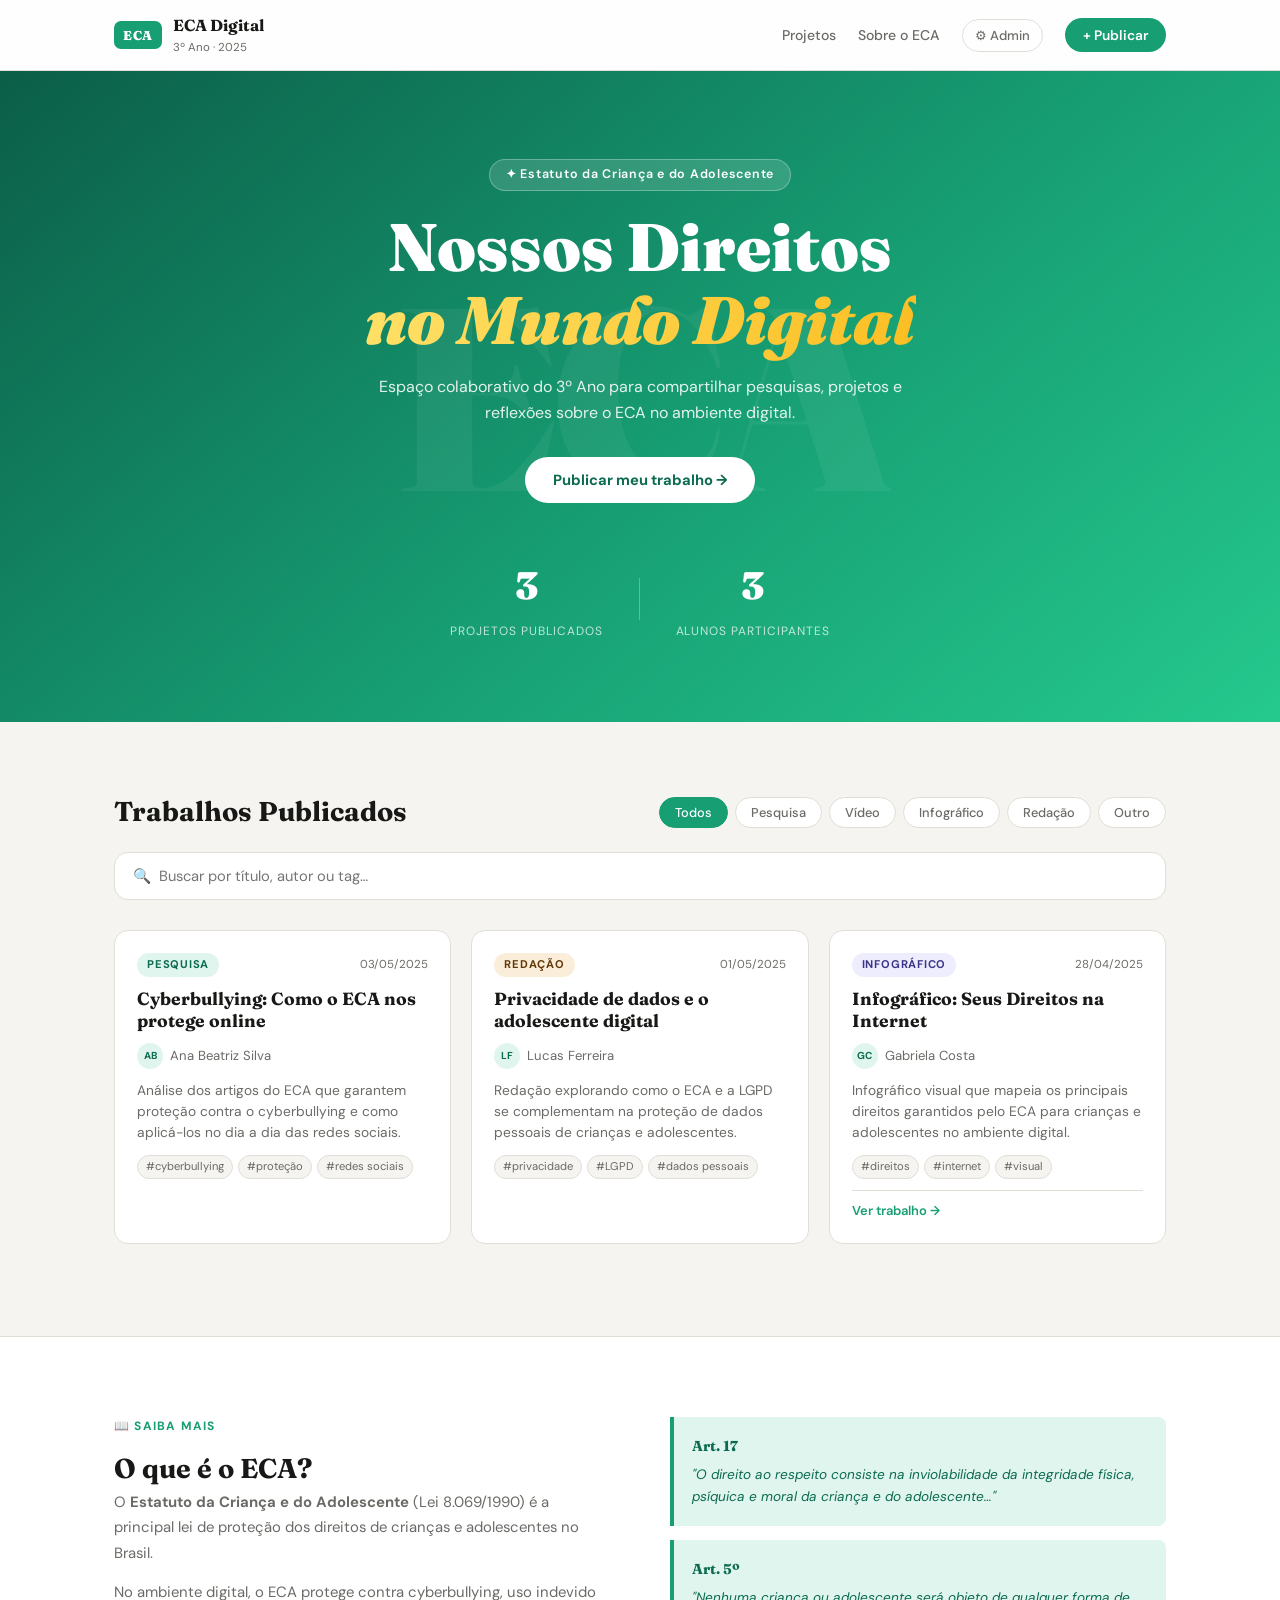
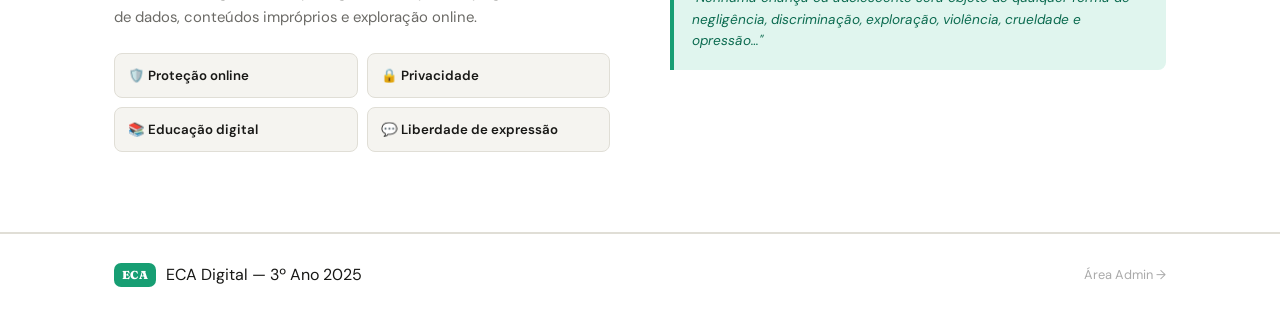
==== index.html @ ad8dc328 "Add files via upload" ====
<!DOCTYPE html>
<html lang="pt-BR">
<head>
  <meta charset="UTF-8" />
  <meta name="viewport" content="width=device-width, initial-scale=1.0" />
  <title>ECA Digital — 3º Ano</title>
  <link rel="preconnect" href="https://fonts.googleapis.com">
  <link href="https://fonts.googleapis.com/css2?family=Fraunces:ital,wght@0,700;0,900;1,700&family=DM+Sans:wght@400;500;600&display=swap" rel="stylesheet">
  <link rel="stylesheet" href="css/style.css" />
</head>
<body>

  <header class="header">
    <div class="header-inner">
      <a href="index.html" class="logo">
        <div class="logo-icon">ECA</div>
        <div>
          <span class="logo-title">ECA Digital</span>
          <span class="logo-sub">3º Ano · 2025</span>
        </div>
      </a>
      <nav class="nav">
        <a href="#projetos" class="nav-link">Projetos</a>
        <a href="#sobre" class="nav-link">Sobre o ECA</a>
        <a href="admin.html" class="nav-link nav-admin">⚙ Admin</a>
        <button class="btn-primary" onclick="abrirModal()">+ Publicar</button>
      </nav>
      <button class="hamburger" id="hamburger" onclick="toggleMenu()">☰</button>
    </div>
    <div class="nav-mobile" id="navMobile">
      <a href="#projetos" onclick="toggleMenu()">Projetos</a>
      <a href="#sobre" onclick="toggleMenu()">Sobre o ECA</a>
      <a href="admin.html">⚙ Admin</a>
      <button class="btn-primary" onclick="toggleMenu();abrirModal()">+ Publicar</button>
    </div>
  </header>

  <section class="hero">
    <div class="hero-bg-text" aria-hidden="true">ECA</div>
    <div class="hero-content">
      <div class="hero-eyebrow">✦ Estatuto da Criança e do Adolescente</div>
      <h1 class="hero-title">Nossos Direitos<br><em>no Mundo Digital</em></h1>
      <p class="hero-desc">Espaço colaborativo do 3º Ano para compartilhar pesquisas, projetos e reflexões sobre o ECA no ambiente digital.</p>
      <button class="btn-hero" onclick="abrirModal()">Publicar meu trabalho →</button>
    </div>
    <div class="hero-stats">
      <div class="stat">
        <span class="stat-num" id="numProjetos">0</span>
        <span class="stat-label">Projetos publicados</span>
      </div>
      <div class="stat-sep"></div>
      <div class="stat">
        <span class="stat-num" id="numAutores">0</span>
        <span class="stat-label">Alunos participantes</span>
      </div>
    </div>
  </section>

  <section class="section" id="projetos">
    <div class="container">
      <div class="section-header">
        <h2 class="section-title">Trabalhos Publicados</h2>
        <div class="filtros">
          <button class="filtro active" data-cat="todos">Todos</button>
          <button class="filtro" data-cat="pesquisa">Pesquisa</button>
          <button class="filtro" data-cat="video">Vídeo</button>
          <button class="filtro" data-cat="infografico">Infográfico</button>
          <button class="filtro" data-cat="redacao">Redação</button>
          <button class="filtro" data-cat="outro">Outro</button>
        </div>
      </div>
      <div class="busca-wrap">
        <input class="busca" type="text" id="busca" placeholder="🔍  Buscar por título, autor ou tag…" oninput="renderizar()" />
      </div>
      <div class="cards-grid" id="cardsGrid"></div>
      <div class="empty" id="empty" style="display:none">
        <span>😕</span><p>Nenhum projeto aprovado ainda.</p>
      </div>
    </div>
  </section>

  <section class="sobre" id="sobre">
    <div class="container sobre-grid">
      <div>
        <span class="eyebrow">📖 Saiba mais</span>
        <h2 class="section-title">O que é o ECA?</h2>
        <p>O <strong>Estatuto da Criança e do Adolescente</strong> (Lei 8.069/1990) é a principal lei de proteção dos direitos de crianças e adolescentes no Brasil.</p>
        <p>No ambiente digital, o ECA protege contra cyberbullying, uso indevido de dados, conteúdos impróprios e exploração online.</p>
        <div class="direitos">
          <div class="direito">🛡️ Proteção online</div>
          <div class="direito">🔒 Privacidade</div>
          <div class="direito">📚 Educação digital</div>
          <div class="direito">💬 Liberdade de expressão</div>
        </div>
      </div>
      <div class="artigos">
        <div class="artigo">
          <span class="artigo-num">Art. 17</span>
          <p>"O direito ao respeito consiste na inviolabilidade da integridade física, psíquica e moral da criança e do adolescente…"</p>
        </div>
        <div class="artigo">
          <span class="artigo-num">Art. 5º</span>
          <p>"Nenhuma criança ou adolescente será objeto de qualquer forma de negligência, discriminação, exploração, violência, crueldade e opressão…"</p>
        </div>
      </div>
    </div>
  </section>

  <footer class="footer">
    <div class="container footer-inner">
      <div style="display:flex;align-items:center;gap:10px">
        <span class="logo-icon" style="font-size:.72rem;padding:3px 8px">ECA</span>
        <span>ECA Digital — 3º Ano 2025</span>
      </div>
      <a href="admin.html" class="footer-admin-link">Área Admin →</a>
    </div>
  </footer>

  <!-- MODAL PUBLICAR -->
  <div class="overlay" id="overlay" onclick="fecharFora(event)">
    <div class="modal" id="modal">
      <div class="modal-head">
        <h3>Publicar Trabalho</h3>
        <button class="close-btn" onclick="fecharModal()">✕</button>
      </div>
      <div class="modal-body">
        <div class="campo"><label>Título *</label><input id="f-titulo" maxlength="80" placeholder="Ex: Cyberbullying e o ECA" /></div>
        <div class="campo"><label>Seu Nome *</label><input id="f-autor" maxlength="50" placeholder="Ex: Maria Souza" /></div>
        <div class="campo">
          <label>Categoria *</label>
          <select id="f-cat">
            <option value="">Selecione…</option>
            <option value="pesquisa">Pesquisa</option>
            <option value="video">Vídeo</option>
            <option value="infografico">Infográfico</option>
            <option value="redacao">Redação</option>
            <option value="outro">Outro</option>
          </select>
        </div>
        <div class="campo"><label>Descrição / Resumo *</label><textarea id="f-desc" rows="4" maxlength="500" placeholder="Descreva seu trabalho em algumas frases…"></textarea></div>
        <div class="campo"><label>Link do trabalho (opcional)</label><input id="f-link" type="url" placeholder="https://docs.google.com/…" /></div>
        <div class="campo"><label>Tags (separadas por vírgula)</label><input id="f-tags" maxlength="100" placeholder="Ex: bullying, privacidade, redes sociais" /></div>
        <div class="erro" id="f-erro" style="display:none"></div>
        <button class="btn-submit" onclick="publicar()">✦ Enviar para aprovação</button>
      </div>
    </div>
  </div>

  <div class="toast" id="toast"></div>

  <script src="js/storage.js"></script>
  <script src="js/app.js"></script>
</body>
</html>
---- css/style.css ----
/* ===== RESET ===== */
*, *::before, *::after { box-sizing: border-box; margin: 0; padding: 0; }

:root {
  --verde: #179e73;
  --verde-claro: #e0f5ee;
  --verde-escuro: #0c6b50;
  --amarelo: #f5c940;
  --cinza-bg: #f5f4f0;
  --cinza-borda: #e0ded6;
  --texto: #181816;
  --texto-suave: #6b6a66;
  --branco: #ffffff;
  --radius: 14px;
  --radius-sm: 8px;
}

html { scroll-behavior: smooth; }

body {
  font-family: 'DM Sans', sans-serif;
  background: var(--cinza-bg);
  color: var(--texto);
  line-height: 1.6;
}

.container { max-width: 1100px; margin: 0 auto; padding: 0 24px; }

/* ===== HEADER ===== */
.header {
  position: sticky; top: 0; z-index: 100;
  background: rgba(255,255,255,0.88);
  backdrop-filter: blur(14px);
  border-bottom: 1px solid var(--cinza-borda);
}
.header-inner {
  max-width: 1100px; margin: 0 auto;
  display: flex; align-items: center; justify-content: space-between;
  padding: 13px 24px;
}
.logo { display: flex; align-items: center; gap: 11px; text-decoration: none; }
.logo-icon {
  background: var(--verde); color: #fff;
  font-family: 'Fraunces', serif;
  font-size: .8rem; font-weight: 900;
  padding: 4px 9px; border-radius: 7px;
  letter-spacing: .04em;
}
.logo-title { display: block; font-family: 'Fraunces', serif; font-size: 1rem; font-weight: 700; color: var(--texto); }
.logo-sub   { display: block; font-size: .72rem; color: var(--texto-suave); }

.nav { display: flex; align-items: center; gap: 22px; }
.nav-link { text-decoration: none; font-size: .88rem; font-weight: 500; color: var(--texto-suave); transition: color .18s; }
.nav-link:hover { color: var(--verde); }
.nav-admin { font-size: .82rem; border: 1px solid var(--cinza-borda); padding: 5px 12px; border-radius: 50px; }
.nav-admin:hover { border-color: var(--verde); color: var(--verde); }

.btn-primary {
  background: var(--verde); color: #fff; border: none; cursor: pointer;
  padding: 8px 18px; border-radius: 50px;
  font-family: 'DM Sans', sans-serif; font-size: .86rem; font-weight: 600;
  transition: background .2s, transform .1s;
}
.btn-primary:hover { background: var(--verde-escuro); transform: translateY(-1px); }

.hamburger { display: none; background: none; border: none; font-size: 1.3rem; cursor: pointer; color: var(--texto); }
.nav-mobile { display: none; flex-direction: column; gap: 14px; padding: 16px 24px 20px; border-top: 1px solid var(--cinza-borda); background: #fff; }
.nav-mobile a { text-decoration: none; color: var(--texto); font-weight: 500; }
.nav-mobile.open { display: flex; }

/* ===== HERO ===== */
.hero {
  position: relative; overflow: hidden;
  background: linear-gradient(140deg, #0b5e48 0%, #179e73 55%, #25c98e 100%);
  color: #fff;
  padding: 88px 24px 80px;
  text-align: center;
}
.hero-bg-text {
  position: absolute; top: 50%; left: 50%;
  transform: translate(-50%, -50%);
  font-family: 'Fraunces', serif; font-size: clamp(120px, 22vw, 260px);
  font-weight: 900; color: rgba(255,255,255,.05);
  pointer-events: none; user-select: none; white-space: nowrap;
  letter-spacing: -.02em;
}
.hero-content { position: relative; }
.hero-eyebrow {
  display: inline-block; background: rgba(255,255,255,.14);
  border: 1px solid rgba(255,255,255,.28); border-radius: 50px;
  font-size: .78rem; font-weight: 600; letter-spacing: .06em;
  padding: 5px 16px; margin-bottom: 20px;
}
.hero-title {
  font-family: 'Fraunces', serif;
  font-size: clamp(2.4rem, 6vw, 4.2rem); font-weight: 900;
  line-height: 1.08; margin-bottom: 18px;
}
.hero-title em {
  font-style: italic;
  background: linear-gradient(90deg, #ffe066, #fbbf24);
  -webkit-background-clip: text; -webkit-text-fill-color: transparent; background-clip: text;
}
.hero-desc { max-width: 540px; margin: 0 auto 32px; font-size: 1rem; opacity: .88; }
.btn-hero {
  display: inline-block; background: #fff; color: var(--verde-escuro);
  border: none; cursor: pointer; padding: 13px 28px; border-radius: 50px;
  font-family: 'DM Sans', sans-serif; font-size: .92rem; font-weight: 700;
  transition: transform .2s, box-shadow .2s;
}
.btn-hero:hover { transform: translateY(-2px); box-shadow: 0 8px 24px rgba(0,0,0,.18); }

.hero-stats {
  display: flex; align-items: center; justify-content: center; gap: 36px;
  margin-top: 52px; position: relative;
}
.stat { text-align: center; }
.stat-num { display: block; font-family: 'Fraunces', serif; font-size: 2.4rem; font-weight: 900; }
.stat-label { font-size: .75rem; opacity: .72; text-transform: uppercase; letter-spacing: .08em; }
.stat-sep { width: 1px; height: 42px; background: rgba(255,255,255,.28); }

/* ===== SECTION ===== */
.section { padding: 68px 0 32px; }
.section-header {
  display: flex; align-items: center; justify-content: space-between;
  flex-wrap: wrap; gap: 14px; margin-bottom: 18px;
}
.section-title { font-family: 'Fraunces', serif; font-size: 1.7rem; font-weight: 700; }

.filtros { display: flex; flex-wrap: wrap; gap: 7px; }
.filtro {
  background: #fff; border: 1px solid var(--cinza-borda); border-radius: 50px;
  padding: 6px 15px; font-family: 'DM Sans', sans-serif;
  font-size: .8rem; font-weight: 500; color: var(--texto-suave); cursor: pointer;
  transition: all .17s;
}
.filtro:hover { border-color: var(--verde); color: var(--verde); }
.filtro.active { background: var(--verde); color: #fff; border-color: var(--verde); }

.busca-wrap { margin-bottom: 30px; }
.busca {
  width: 100%; padding: 13px 18px; border: 1px solid var(--cinza-borda);
  border-radius: var(--radius); background: #fff;
  font-family: 'DM Sans', sans-serif; font-size: .92rem; outline: none;
  transition: border-color .2s, box-shadow .2s;
}
.busca:focus { border-color: var(--verde); box-shadow: 0 0 0 3px rgba(23,158,115,.12); }

/* ===== CARDS ===== */
.cards-grid {
  display: grid;
  grid-template-columns: repeat(auto-fill, minmax(300px, 1fr));
  gap: 20px; padding-bottom: 60px;
}
.card {
  background: #fff; border: 1px solid var(--cinza-borda);
  border-radius: var(--radius); padding: 22px;
  display: flex; flex-direction: column; gap: 11px;
  transition: transform .2s, box-shadow .2s;
  animation: fadeUp .3s ease forwards;
}
.card:hover { transform: translateY(-4px); box-shadow: 0 6px 24px rgba(0,0,0,.07); }

@keyframes fadeUp {
  from { opacity: 0; transform: translateY(12px); }
  to   { opacity: 1; transform: translateY(0); }
}

.card-top { display: flex; justify-content: space-between; align-items: center; }
.card-cat {
  font-size: .7rem; font-weight: 700; letter-spacing: .07em;
  text-transform: uppercase; padding: 3px 10px; border-radius: 50px;
}
.cat-pesquisa    { background: #e0f5ee; color: #0c6b50; }
.cat-video       { background: #fcebeb; color: #922; }
.cat-infografico { background: #eeedfe; color: #3c3489; }
.cat-redacao     { background: #faeeda; color: #633806; }
.cat-outro       { background: #f0ede6; color: #444; }

.card-data { font-size: .72rem; color: var(--texto-suave); }
.card-titulo { font-family: 'Fraunces', serif; font-size: 1.1rem; font-weight: 700; line-height: 1.25; }
.card-autor { font-size: .82rem; color: var(--texto-suave); display: flex; align-items: center; gap: 7px; }
.avatar {
  width: 26px; height: 26px; border-radius: 50%;
  background: var(--verde-claro); color: var(--verde-escuro);
  font-size: .63rem; font-weight: 700;
  display: flex; align-items: center; justify-content: center;
}
.card-desc {
  font-size: .86rem; color: var(--texto-suave); line-height: 1.55;
  display: -webkit-box; -webkit-line-clamp: 3; -webkit-box-orient: vertical; overflow: hidden;
}
.card-tags { display: flex; flex-wrap: wrap; gap: 5px; }
.tag {
  font-size: .7rem; background: var(--cinza-bg);
  border: 1px solid var(--cinza-borda); padding: 2px 8px; border-radius: 50px; color: var(--texto-suave);
}
.card-link {
  display: inline-flex; align-items: center; gap: 5px; margin-top: auto;
  color: var(--verde); font-size: .81rem; font-weight: 600;
  text-decoration: none; padding-top: 10px;
  border-top: 1px solid var(--cinza-borda);
  transition: gap .18s;
}
.card-link:hover { gap: 9px; }

.empty { text-align: center; padding: 60px 0; color: var(--texto-suave); }
.empty span { font-size: 2.5rem; display: block; margin-bottom: 10px; }
.empty p { font-size: 1rem; }

/* ===== SOBRE ===== */
.sobre {
  background: #fff;
  border-top: 1px solid var(--cinza-borda);
  border-bottom: 1px solid var(--cinza-borda);
  padding: 80px 24px;
}
.sobre-grid { display: grid; grid-template-columns: 1fr 1fr; gap: 60px; align-items: start; }
.eyebrow { font-size: .75rem; font-weight: 700; text-transform: uppercase; letter-spacing: .1em; color: var(--verde); display: block; margin-bottom: 10px; }
.sobre p { font-size: .93rem; color: var(--texto-suave); margin-bottom: 14px; line-height: 1.7; }
.direitos { display: grid; grid-template-columns: 1fr 1fr; gap: 9px; margin-top: 22px; }
.direito {
  background: var(--cinza-bg); border: 1px solid var(--cinza-borda);
  border-radius: var(--radius-sm); padding: 11px 13px;
  font-size: .83rem; font-weight: 600; display: flex; align-items: center; gap: 8px;
}
.artigos {}
.artigo {
  background: var(--verde-claro); border-left: 4px solid var(--verde);
  border-radius: 0 var(--radius-sm) var(--radius-sm) 0;
  padding: 18px; margin-bottom: 14px;
}
.artigo-num { display: block; font-family: 'Fraunces', serif; font-weight: 700; font-size: .9rem; color: var(--verde-escuro); margin-bottom: 6px; }
.artigo p { font-size: .85rem; color: var(--verde-escuro); line-height: 1.6; font-style: italic; margin: 0; }

/* ===== FOOTER ===== */
.footer { padding: 28px 24px; background: #fff; border-top: 1px solid var(--cinza-borda); }
.footer-inner { display: flex; align-items: center; justify-content: space-between; }
.footer-admin-link { font-size: .8rem; color: #aaa; text-decoration: none; }
.footer-admin-link:hover { color: var(--verde); }

/* ===== MODAL ===== */
.overlay {
  position: fixed; inset: 0; z-index: 200;
  background: rgba(0,0,0,.44);
  display: none; align-items: center; justify-content: center; padding: 20px;
}
.overlay.open { display: flex; }
.modal {
  background: #fff; border-radius: var(--radius);
  width: 100%; max-width: 540px; max-height: 90vh; overflow-y: auto;
  box-shadow: 0 24px 64px rgba(0,0,0,.2);
  animation: slideUp .24s ease;
}
.modal-sm { max-width: 400px; }
@keyframes slideUp {
  from { opacity: 0; transform: translateY(18px); }
  to   { opacity: 1; transform: translateY(0); }
}
.modal-head { display: flex; justify-content: space-between; align-items: center; padding: 22px 24px 0; margin-bottom: 18px; }
.modal-head h3 { font-family: 'Fraunces', serif; font-size: 1.25rem; font-weight: 700; }
.close-btn { background: none; border: none; cursor: pointer; font-size: 1rem; color: var(--texto-suave); width: 30px; height: 30px; border-radius: 50%; display: flex; align-items: center; justify-content: center; transition: background .18s; }
.close-btn:hover { background: var(--cinza-bg); }
.modal-body { padding: 0 24px 24px; }

.campo { display: flex; flex-direction: column; gap: 5px; margin-bottom: 14px; }
.campo label { font-size: .81rem; font-weight: 600; }
.campo input, .campo select, .campo textarea {
  border: 1px solid var(--cinza-borda); border-radius: var(--radius-sm);
  padding: 10px 13px; font-family: 'DM Sans', sans-serif; font-size: .88rem;
  color: var(--texto); background: #fff; outline: none;
  transition: border-color .2s, box-shadow .2s; width: 100%;
}
.campo input:focus, .campo select:focus, .campo textarea:focus {
  border-color: var(--verde); box-shadow: 0 0 0 3px rgba(23,158,115,.12);
}
.campo textarea { resize: vertical; min-height: 88px; }

.erro {
  background: #fcebeb; color: #922; border: 1px solid #f0c0c0;
  border-radius: var(--radius-sm); padding: 9px 13px;
  font-size: .83rem; margin-bottom: 12px;
}

.btn-submit {
  width: 100%; padding: 13px; background: var(--verde); color: #fff;
  border: none; border-radius: 50px; font-family: 'DM Sans', sans-serif;
  font-size: .92rem; font-weight: 700; cursor: pointer;
  transition: background .2s, transform .1s;
}
.btn-submit:hover { background: var(--verde-escuro); transform: translateY(-1px); }

.btn-cancel {
  padding: 11px; background: var(--cinza-bg); color: var(--texto);
  border: 1px solid var(--cinza-borda); border-radius: 50px;
  font-family: 'DM Sans', sans-serif; font-size: .88rem; font-weight: 600;
  cursor: pointer; transition: background .18s;
}
.btn-cancel:hover { background: #e8e6e0; }

.btn-danger {
  padding: 11px; background: #e24b4a; color: #fff;
  border: none; border-radius: 50px;
  font-family: 'DM Sans', sans-serif; font-size: .88rem; font-weight: 700;
  cursor: pointer; transition: background .18s;
}
.btn-danger:hover { background: #c03534; }

/* ===== TOAST ===== */
.toast {
  position: fixed; bottom: 26px; right: 26px; z-index: 400;
  background: var(--texto); color: #fff;
  padding: 13px 22px; border-radius: 50px;
  font-size: .88rem; font-weight: 600;
  box-shadow: 0 4px 20px rgba(0,0,0,.2);
  opacity: 0; pointer-events: none;
  transform: translateY(8px);
  transition: opacity .28s, transform .28s;
}
.toast.show { opacity: 1; transform: translateY(0); }

/* ===== RESPONSIVE ===== */
@media (max-width: 768px) {
  .nav { display: none; }
  .hamburger { display: block; }
  .sobre-grid { grid-template-columns: 1fr; gap: 32px; }
  .cards-grid { grid-template-columns: 1fr; }
  .hero-stats { gap: 20px; }
  .stat-num { font-size: 1.8rem; }
  .footer-inner { flex-direction: column; gap: 8px; }
}
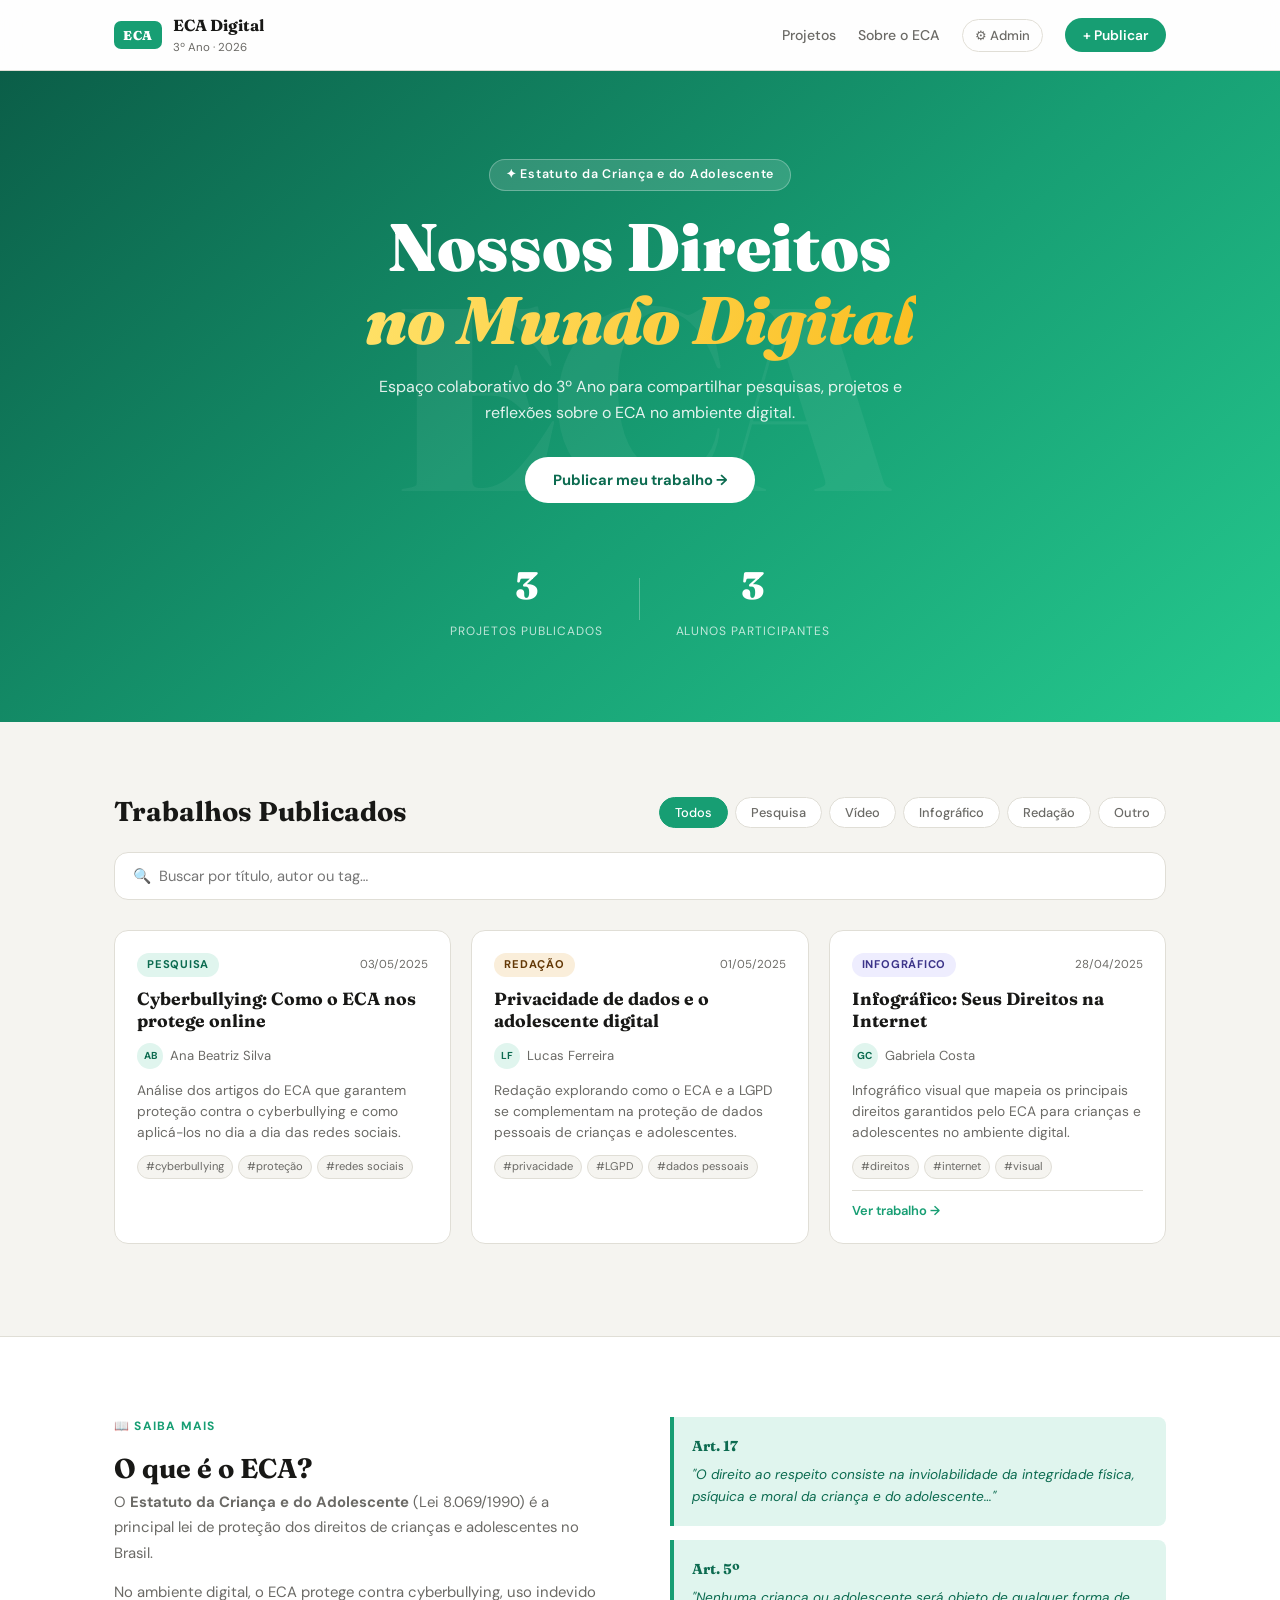
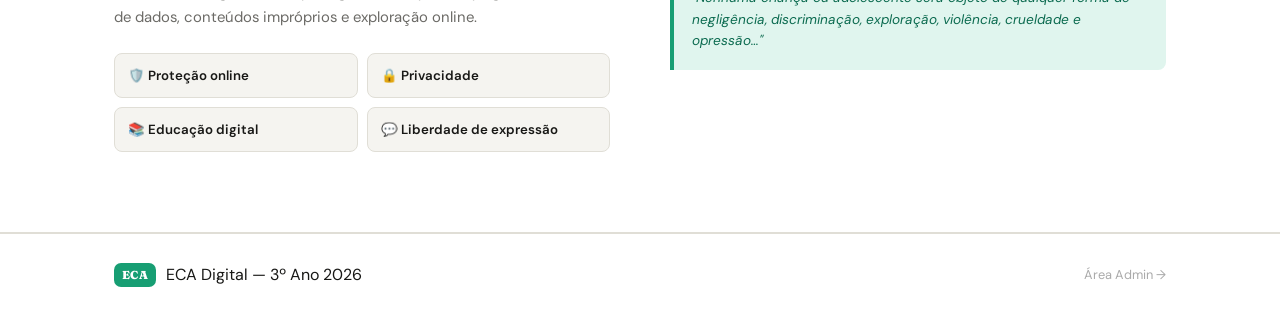
==== commit 16191166: "Add files via upload" ====
--- a/index.html
+++ b/index.html
@@ -16,7 +16,7 @@
         <div class="logo-icon">ECA</div>
         <div>
           <span class="logo-title">ECA Digital</span>
-          <span class="logo-sub">3º Ano · 2025</span>
+          <span class="logo-sub">3º Ano · 2026</span>
         </div>
       </a>
       <nav class="nav">
@@ -110,7 +110,7 @@
     <div class="container footer-inner">
       <div style="display:flex;align-items:center;gap:10px">
         <span class="logo-icon" style="font-size:.72rem;padding:3px 8px">ECA</span>
-        <span>ECA Digital — 3º Ano 2025</span>
+        <span>ECA Digital — 3º Ano 2026</span>
       </div>
       <a href="admin.html" class="footer-admin-link">Área Admin →</a>
     </div>
